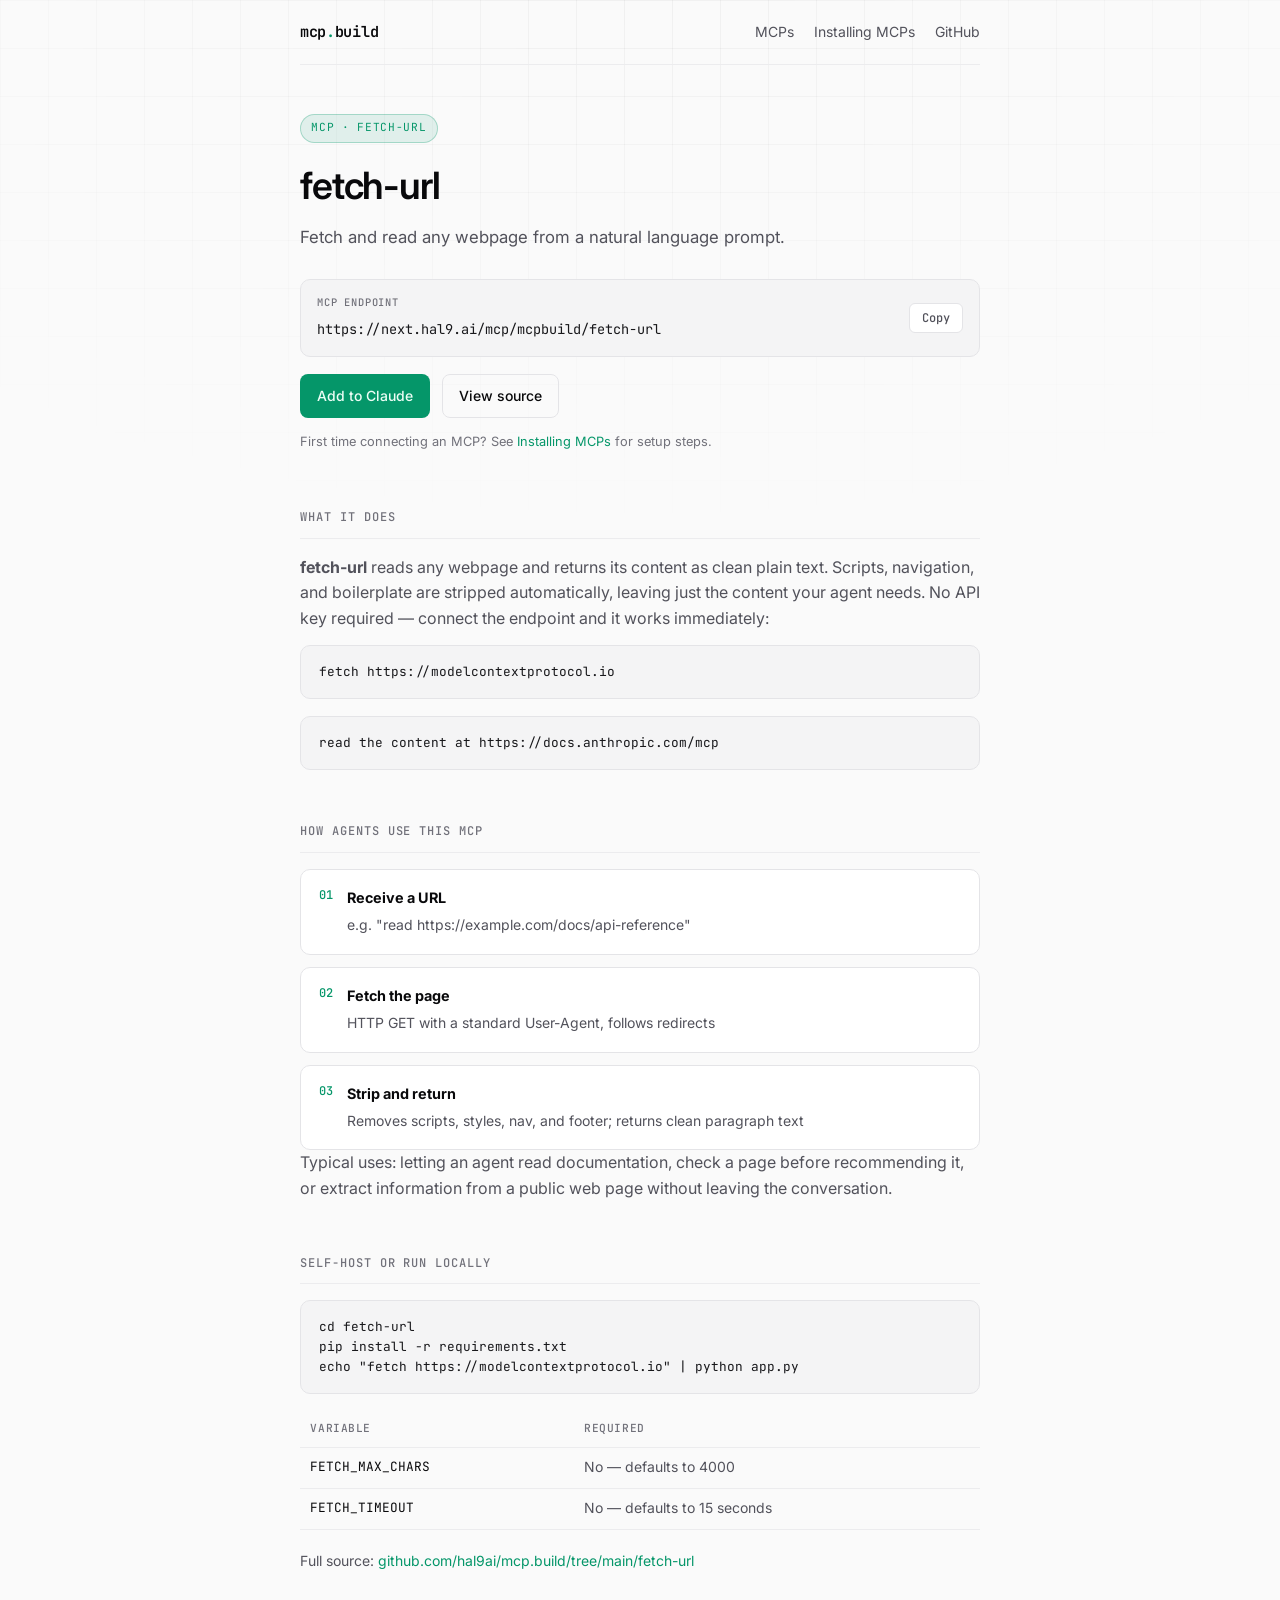
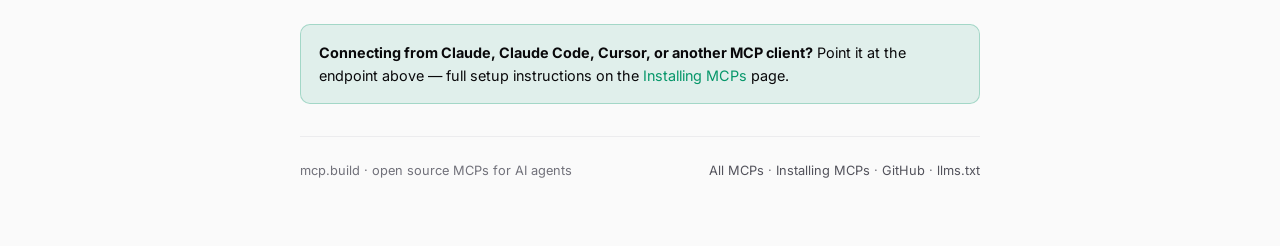
==== docs/fetch-url/index.html @ 4f0aaaa3 "optimly: add search-web and fetch-url MCPs feat: add search-web and fetch-url MCPs (REC-0010)" ====
<!DOCTYPE html>
<html lang="en">
<head>
  <meta charset="utf-8" />
  <meta name="viewport" content="width=device-width, initial-scale=1" />
  <title>fetch-url MCP — fetch and read any webpage · mcp.build</title>
  <meta name="description" content="A hosted, open-source MCP server that fetches any URL and returns its plain-text content. No API key required — just connect and go." />
  <link rel="canonical" href="https://mcp.build/fetch-url/" />
  <meta property="og:type" content="website" />
  <meta property="og:url" content="https://mcp.build/fetch-url/" />
  <meta property="og:title" content="fetch-url MCP — fetch and read any webpage" />
  <meta property="og:description" content="A hosted, open-source MCP server that fetches any URL and returns its plain-text content. No API key required." />
  <meta property="og:site_name" content="mcp.build" />
  <meta name="twitter:card" content="summary" />
  <meta name="twitter:title" content="fetch-url MCP — fetch and read any webpage" />
  <meta name="twitter:description" content="A hosted, open-source MCP server that fetches any URL and returns its plain-text content. No API key required." />
  <meta name="theme-color" content="#fafafa" media="(prefers-color-scheme: light)" />
  <meta name="theme-color" content="#0a0a0b" media="(prefers-color-scheme: dark)" />
  <meta name="color-scheme" content="light dark" />
  <link rel="preconnect" href="https://fonts.googleapis.com" />
  <link rel="preconnect" href="https://fonts.gstatic.com" crossorigin />
  <link href="https://fonts.googleapis.com/css2?family=Inter:wght@400;500;600&family=JetBrains+Mono:wght@400;500;600&display=swap" rel="stylesheet" />
  <link rel="stylesheet" href="../css/styles.css" />
  <link rel="alternate" type="text/plain" href="../llms.txt" title="LLM instructions" />
  <link rel="sitemap" type="application/xml" href="/sitemap.xml" />
  <script type="application/ld+json">
  {
    "@context": "https://schema.org",
    "@type": "SoftwareApplication",
    "@id": "https://mcp.build/fetch-url/",
    "name": "fetch-url MCP",
    "applicationCategory": "DeveloperApplication",
    "url": "https://mcp.build/fetch-url/",
    "description": "A hosted, open-source Model Context Protocol (MCP) server that fetches any URL and returns its plain-text content. No API key required.",
    "operatingSystem": "Any",
    "isAccessibleForFree": true,
    "offers": { "@type": "Offer", "price": "0", "priceCurrency": "USD" },
    "provider": { "@type": "Organization", "name": "mcp.build", "url": "https://mcp.build" },
    "codeRepository": "https://github.com/hal9ai/mcp.build/tree/main/fetch-url",
    "featureList": [
      "Fetch any URL and return clean plain text",
      "No API key required",
      "Strips navigation, scripts, and boilerplate automatically",
      "Hosted — no infrastructure to manage",
      "Open source — inspect or self-host"
    ]
  }
  </script>
</head>
<body>
  <div class="wrap">
    <nav class="nav">
      <a class="logo" href="../">mcp<span>.</span>build</a>
      <ul class="nav-links">
        <li><a href="../#mcps">MCPs</a></li>
        <li><a href="../installing-mcps/">Installing MCPs</a></li>
        <li><a href="https://github.com/hal9ai/mcp.build">GitHub</a></li>
      </ul>
    </nav>

    <header class="hero">
      <div class="badge">MCP · fetch-url</div>
      <h1>fetch-url</h1>
      <p class="lead">Fetch and read any webpage from a natural language prompt.</p>

      <div class="endpoint">
        <div>
          <span class="endpoint-label">MCP endpoint</span>
          <code>https://next.hal9.ai/mcp/mcpbuild/fetch-url</code>
        </div>
        <button class="endpoint-copy" data-copy="https://next.hal9.ai/mcp/mcpbuild/fetch-url">Copy</button>
      </div>

      <div class="actions">
        <a class="btn btn-primary" href="https://claude.ai/customize/connectors?modal=add-custom-connector&connectorName=Fetch%20URL&connectorUrl=https%3A%2F%2Fnext.hal9.ai%2Fmcp%2Fmcpbuild%2Ffetch-url">Add to Claude</a>
        <a class="btn btn-ghost" href="https://github.com/hal9ai/mcp.build/tree/main/fetch-url">View source</a>
      </div>
      <p style="margin-top: 0.85rem; font-size: 0.8rem; color: var(--text-dim);">
        First time connecting an MCP? See <a href="../installing-mcps/">Installing MCPs</a> for setup steps.
      </p>
    </header>

    <section id="what">
      <h2>What it does</h2>
      <p>
        <strong>fetch-url</strong> reads any webpage and returns its content as clean plain text.
        Scripts, navigation, and boilerplate are stripped automatically, leaving just the content
        your agent needs. No API key required — connect the endpoint and it works immediately:
      </p>
      <div class="pre-wrap">
        <pre>fetch https://modelcontextprotocol.io</pre>
      </div>
      <div class="pre-wrap">
        <pre>read the content at https://docs.anthropic.com/mcp</pre>
      </div>
    </section>

    <section id="how-agents-use-it">
      <h2>How agents use this MCP</h2>
      <ol class="steps">
        <li><div><strong>Receive a URL</strong><span>e.g. "read https://example.com/docs/api-reference"</span></div></li>
        <li><div><strong>Fetch the page</strong><span>HTTP GET with a standard User-Agent, follows redirects</span></div></li>
        <li><div><strong>Strip and return</strong><span>Removes scripts, styles, nav, and footer; returns clean paragraph text</span></div></li>
      </ol>
      <p>
        Typical uses: letting an agent read documentation, check a page before recommending it,
        or extract information from a public web page without leaving the conversation.
      </p>
    </section>

    <section id="config">
      <h2>Self-host or run locally</h2>
      <div class="pre-wrap">
        <pre>cd fetch-url
pip install -r requirements.txt
echo "fetch https://modelcontextprotocol.io" | python app.py</pre>
      </div>
      <table class="meta">
        <thead><tr><th>Variable</th><th>Required</th></tr></thead>
        <tbody>
          <tr><td>FETCH_MAX_CHARS</td><td>No — defaults to 4000</td></tr>
          <tr><td>FETCH_TIMEOUT</td><td>No — defaults to 15 seconds</td></tr>
        </tbody>
      </table>
      <p style="font-size: 0.875rem;">
        Full source: <a href="https://github.com/hal9ai/mcp.build/tree/main/fetch-url">github.com/hal9ai/mcp.build/tree/main/fetch-url</a>
      </p>
    </section>

    <div class="callout">
      <p>
        <strong>Connecting from Claude, Claude Code, Cursor, or another MCP client?</strong>
        Point it at the endpoint above — full setup instructions on the
        <a href="../installing-mcps/">Installing MCPs</a> page.
      </p>
    </div>

    <footer class="footer">
      <span>mcp.build · open source MCPs for AI agents</span>
      <span>
        <a href="../">All MCPs</a>
        · <a href="../installing-mcps/">Installing MCPs</a>
        · <a href="https://github.com/hal9ai/mcp.build">GitHub</a>
        · <a href="../llms.txt">llms.txt</a>
      </span>
    </footer>
  </div>
  <script src="../js/copy.js"></script>
</body>
</html>
---- docs/css/styles.css ----
/* Light theme (default). Dark overrides via prefers-color-scheme. */
:root {
  color-scheme: light;
  --bg: #fafafa;
  --bg-elevated: #ffffff;
  --bg-hover: #f4f4f5;
  --border: #e4e4e7;
  --border-subtle: #ececee;
  --text: #09090b;
  --text-muted: #52525b;
  --text-dim: #71717a;
  --accent: #059669;
  --accent-dim: rgba(5, 150, 105, 0.1);
  --accent-border: rgba(5, 150, 105, 0.28);
  --code-bg: #f4f4f5;
  --code-text: #18181b;
  --code-comment: #71717a;
  --code-keyword: #4f46e5;
  --code-string: #047857;
  --btn-primary-fg: #ecfdf5;
  --grid-line: rgba(0, 0, 0, 0.04);
  --radius: 10px;
  --font: "Inter", ui-sans-serif, system-ui, -apple-system, sans-serif;
  --mono: "JetBrains Mono", "SF Mono", ui-monospace, Menlo, monospace;
  --max: 720px;
}

@media (prefers-color-scheme: dark) {
  :root {
    color-scheme: dark;
    --bg: #0a0a0b;
    --bg-elevated: #121214;
    --bg-hover: #1a1a1e;
    --border: #27272a;
    --border-subtle: #1f1f23;
    --text: #fafafa;
    --text-muted: #a1a1aa;
    --text-dim: #71717a;
    --accent: #34d399;
    --accent-dim: rgba(52, 211, 153, 0.12);
    --accent-border: rgba(52, 211, 153, 0.35);
    --code-bg: #18181b;
    --code-text: #e4e4e7;
    --code-comment: #71717a;
    --code-keyword: #a5b4fc;
    --code-string: #86efac;
    --btn-primary-fg: #052e1c;
    --grid-line: rgba(255, 255, 255, 0.02);
  }
}

*,
*::before,
*::after {
  box-sizing: border-box;
  margin: 0;
  padding: 0;
}

html {
  scroll-behavior: smooth;
  -webkit-font-smoothing: antialiased;
}

body {
  font-family: var(--font);
  background: var(--bg);
  color: var(--text);
  line-height: 1.6;
  min-height: 100vh;
}

/* subtle grid */
body::before {
  content: "";
  position: fixed;
  inset: 0;
  background-image:
    linear-gradient(var(--grid-line) 1px, transparent 1px),
    linear-gradient(90deg, var(--grid-line) 1px, transparent 1px);
  background-size: 48px 48px;
  pointer-events: none;
  z-index: 0;
  mask-image: radial-gradient(ellipse 80% 60% at 50% 0%, black, transparent);
}

a {
  color: var(--accent);
  text-decoration: none;
}

a:hover {
  text-decoration: underline;
  text-underline-offset: 3px;
}

code,
pre {
  font-family: var(--mono);
  font-size: 0.875em;
}

.wrap {
  position: relative;
  z-index: 1;
  max-width: var(--max);
  margin: 0 auto;
  padding: 0 1.25rem 4rem;
}

/* nav */
.nav {
  display: flex;
  align-items: center;
  justify-content: space-between;
  padding: 1.25rem 0;
  border-bottom: 1px solid var(--border-subtle);
  margin-bottom: 3rem;
}

.logo {
  font-family: var(--mono);
  font-weight: 600;
  font-size: 0.95rem;
  color: var(--text);
  letter-spacing: -0.02em;
  text-decoration: none;
}

.logo span {
  color: var(--accent);
}

.logo:hover {
  text-decoration: none;
}

.nav-links {
  display: flex;
  gap: 1.25rem;
  list-style: none;
  font-size: 0.875rem;
}

.nav-links a {
  color: var(--text-muted);
  text-decoration: none;
}

.nav-links a:hover {
  color: var(--text);
}

/* hero */
.hero {
  margin-bottom: 3.5rem;
}

.badge {
  display: inline-flex;
  align-items: center;
  gap: 0.4rem;
  font-family: var(--mono);
  font-size: 0.7rem;
  text-transform: uppercase;
  letter-spacing: 0.06em;
  color: var(--accent);
  background: var(--accent-dim);
  border: 1px solid var(--accent-border);
  padding: 0.3rem 0.65rem;
  border-radius: 999px;
  margin-bottom: 1.25rem;
}

.hero h1 {
  font-size: clamp(1.75rem, 5vw, 2.35rem);
  font-weight: 600;
  letter-spacing: -0.03em;
  line-height: 1.2;
  margin-bottom: 1rem;
}

.hero .lead {
  color: var(--text-muted);
  font-size: 1.05rem;
  max-width: 36rem;
  margin-bottom: 1.75rem;
}

.actions {
  display: flex;
  flex-wrap: wrap;
  gap: 0.75rem;
}

.btn {
  display: inline-flex;
  align-items: center;
  gap: 0.45rem;
  font-size: 0.875rem;
  font-weight: 500;
  padding: 0.6rem 1rem;
  border-radius: 8px;
  border: 1px solid transparent;
  cursor: pointer;
  text-decoration: none;
  transition: background 0.15s, border-color 0.15s, color 0.15s;
}

.btn:hover {
  text-decoration: none;
}

.btn-primary {
  background: var(--accent);
  color: var(--btn-primary-fg);
}

.btn-primary:hover {
  filter: brightness(1.06);
}

@media (prefers-color-scheme: light) {
  .btn-primary:hover {
    filter: brightness(0.95);
  }
}

.btn-ghost {
  background: transparent;
  color: var(--text);
  border-color: var(--border);
}

.btn-ghost:hover {
  background: var(--bg-hover);
  border-color: var(--text-dim);
}

.btn-sm {
  font-size: 0.8rem;
  padding: 0.45rem 0.8rem;
  border-radius: 7px;
}

/* endpoint — prominent, copyable MCP url */
.endpoint {
  display: flex;
  align-items: center;
  justify-content: space-between;
  gap: 0.75rem;
  background: var(--code-bg);
  border: 1px solid var(--border);
  border-radius: var(--radius);
  padding: 0.9rem 1rem;
  margin: 1.1rem 0;
}

.endpoint-label {
  display: block;
  font-family: var(--mono);
  font-size: 0.65rem;
  font-weight: 500;
  text-transform: uppercase;
  letter-spacing: 0.08em;
  color: var(--text-dim);
  margin-bottom: 0.3rem;
}

.endpoint code {
  font-family: var(--mono);
  font-size: 0.85rem;
  color: var(--code-text);
  word-break: break-all;
}

.endpoint-copy {
  flex-shrink: 0;
  font-family: var(--mono);
  font-size: 0.75rem;
  font-weight: 500;
  color: var(--text-muted);
  background: var(--bg-elevated);
  border: 1px solid var(--border);
  padding: 0.4rem 0.75rem;
  border-radius: 6px;
  cursor: pointer;
  transition: border-color 0.15s, color 0.15s;
}

.endpoint-copy:hover {
  border-color: var(--accent-border);
  color: var(--text);
}

.endpoint-copy.copied {
  color: var(--accent);
  border-color: var(--accent-border);
}

.endpoint-sm {
  padding: 0.6rem 0.75rem;
  margin: 0.85rem 0;
}

.endpoint-sm code {
  font-size: 0.78rem;
}

/* sections */
section {
  margin-bottom: 3.25rem;
}

section h2 {
  font-size: 0.75rem;
  font-family: var(--mono);
  font-weight: 500;
  text-transform: uppercase;
  letter-spacing: 0.08em;
  color: var(--text-dim);
  margin-bottom: 1rem;
  padding-bottom: 0.65rem;
  border-bottom: 1px solid var(--border-subtle);
}

section h3 {
  font-size: 1rem;
  font-weight: 600;
  margin: 1.5rem 0 0.6rem;
  letter-spacing: -0.02em;
}

section p {
  color: var(--text-muted);
  margin-bottom: 0.85rem;
}

/* cards */
.cards {
  display: grid;
  gap: 0.75rem;
}

.card {
  display: block;
  background: var(--bg-elevated);
  border: 1px solid var(--border);
  border-radius: var(--radius);
  padding: 1.35rem 1.4rem;
  color: inherit;
  transition: border-color 0.15s, box-shadow 0.15s;
}

.card:hover {
  border-color: var(--accent-border);
}

.card-top {
  display: flex;
  align-items: baseline;
  justify-content: space-between;
  gap: 0.75rem;
  margin-bottom: 0.5rem;
}

.card h3 {
  margin: 0;
  font-size: 1rem;
  font-family: var(--mono);
  font-weight: 500;
  color: var(--text);
}

.card h3 a {
  color: inherit;
  text-decoration: none;
}

.card h3 a:hover {
  color: var(--accent);
  text-decoration: underline;
  text-underline-offset: 3px;
}

.card .tag {
  font-family: var(--mono);
  font-size: 0.7rem;
  color: var(--text-dim);
  white-space: nowrap;
  background: var(--accent-dim);
  border: 1px solid var(--accent-border);
  padding: 0.15rem 0.5rem;
  border-radius: 999px;
}

.card p {
  margin: 0 0 0.25rem;
  font-size: 0.9rem;
  color: var(--text-muted);
}

.card-actions {
  display: flex;
  flex-wrap: wrap;
  gap: 0.6rem;
  margin-top: 0.9rem;
}

/* clickable card — clicking anywhere on the card navigates to its page via
   JS (see js/cards.js), except the copy button and "Add to Claude" link,
   which keep their own behavior. */
.card-clickable {
  cursor: pointer;
}

/* Available MCPs — the central, most prominent section on the page */
.mcps-featured {
  background: var(--bg-elevated);
  border: 1px solid var(--accent-border);
  border-radius: calc(var(--radius) + 4px);
  padding: 2rem clamp(1.25rem, 4vw, 2.25rem) 2.25rem;
  box-shadow: 0 1px 0 var(--border-subtle), 0 12px 32px -20px var(--accent-dim);
}

.mcps-featured-head {
  margin-bottom: 1.5rem;
}

.mcps-featured h2 {
  font-family: var(--font);
  font-size: clamp(1.4rem, 3.5vw, 1.85rem);
  font-weight: 600;
  letter-spacing: -0.02em;
  text-transform: none;
  color: var(--text);
  border-bottom: none;
  padding-bottom: 0;
  margin-bottom: 0.5rem;
}

.mcps-featured-sub {
  color: var(--text-muted);
  font-size: 0.95rem;
  max-width: 34rem;
  margin-bottom: 0;
}

/* why mcp.build — plain list, deliberately not link-like or clickable */
.why-list {
  list-style: none;
  display: grid;
  gap: 1rem;
}

.why-list li {
  padding-left: 1rem;
  border-left: 2px solid var(--border);
}

.why-top {
  display: flex;
  align-items: baseline;
  justify-content: space-between;
  gap: 0.75rem;
  margin-bottom: 0.4rem;
}

.why-list h3 {
  margin: 0;
  font-size: 0.95rem;
  font-weight: 600;
  color: var(--text);
}

.why-list .tag {
  font-family: var(--mono);
  font-size: 0.7rem;
  color: var(--text-dim);
  white-space: nowrap;
}

.why-list p {
  margin: 0;
  font-size: 0.9rem;
  color: var(--text-muted);
}

/* steps */
.steps {
  list-style: none;
  counter-reset: step;
  display: grid;
  gap: 0.75rem;
}

.steps li {
  counter-increment: step;
  display: grid;
  grid-template-columns: auto 1fr;
  gap: 0.9rem;
  align-items: start;
  background: var(--bg-elevated);
  border: 1px solid var(--border);
  border-radius: var(--radius);
  padding: 1rem 1.1rem;
}

.steps li::before {
  content: counter(step, decimal-leading-zero);
  font-family: var(--mono);
  font-size: 0.75rem;
  font-weight: 500;
  color: var(--accent);
  line-height: 1.6;
}

.steps strong {
  display: block;
  color: var(--text);
  font-size: 0.9rem;
  margin-bottom: 0.2rem;
}

.steps span {
  color: var(--text-muted);
  font-size: 0.875rem;
}

/* code blocks */
.pre-wrap {
  position: relative;
  margin: 0.85rem 0 1.1rem;
}

pre {
  background: var(--code-bg);
  border: 1px solid var(--border);
  border-radius: var(--radius);
  padding: 1rem 1.1rem;
  overflow-x: auto;
  color: var(--code-text);
  line-height: 1.55;
  font-size: 0.8rem;
}

pre .c {
  color: var(--code-comment);
}

pre .k {
  color: var(--code-keyword);
}

pre .s {
  color: var(--code-string);
}

/* tree */
.tree {
  font-family: var(--mono);
  font-size: 0.8rem;
  color: var(--text-muted);
  line-height: 1.7;
}

.tree .dir {
  color: var(--text);
}

.tree .file {
  color: var(--accent);
}

/* agent callout */
.callout {
  background: var(--accent-dim);
  border: 1px solid var(--accent-border);
  border-radius: var(--radius);
  padding: 1rem 1.15rem;
  margin: 1rem 0;
}

.callout p {
  margin: 0;
  color: var(--text);
  font-size: 0.9rem;
}

.callout code {
  background: color-mix(in srgb, var(--text) 8%, transparent);
  padding: 0.1rem 0.35rem;
  border-radius: 4px;
  font-size: 0.85em;
}

/* table */
.meta {
  width: 100%;
  border-collapse: collapse;
  font-size: 0.875rem;
  margin: 0.75rem 0 1.25rem;
}

.meta th,
.meta td {
  text-align: left;
  padding: 0.55rem 0.65rem;
  border-bottom: 1px solid var(--border-subtle);
}

.meta th {
  color: var(--text-dim);
  font-weight: 500;
  font-family: var(--mono);
  font-size: 0.7rem;
  text-transform: uppercase;
  letter-spacing: 0.05em;
}

.meta td {
  color: var(--text-muted);
}

.meta td:first-child {
  font-family: var(--mono);
  color: var(--text);
  font-size: 0.8rem;
}

/* footer */
.footer {
  margin-top: 2rem;
  padding-top: 1.5rem;
  border-top: 1px solid var(--border-subtle);
  display: flex;
  flex-wrap: wrap;
  gap: 0.75rem 1.5rem;
  justify-content: space-between;
  font-size: 0.8rem;
  color: var(--text-dim);
}

.footer a {
  color: var(--text-muted);
}

.footer a:hover {
  color: var(--text);
}

@media (max-width: 520px) {
  .nav-links {
    gap: 0.85rem;
  }

  .card-top {
    flex-direction: column;
    align-items: flex-start;
  }
}
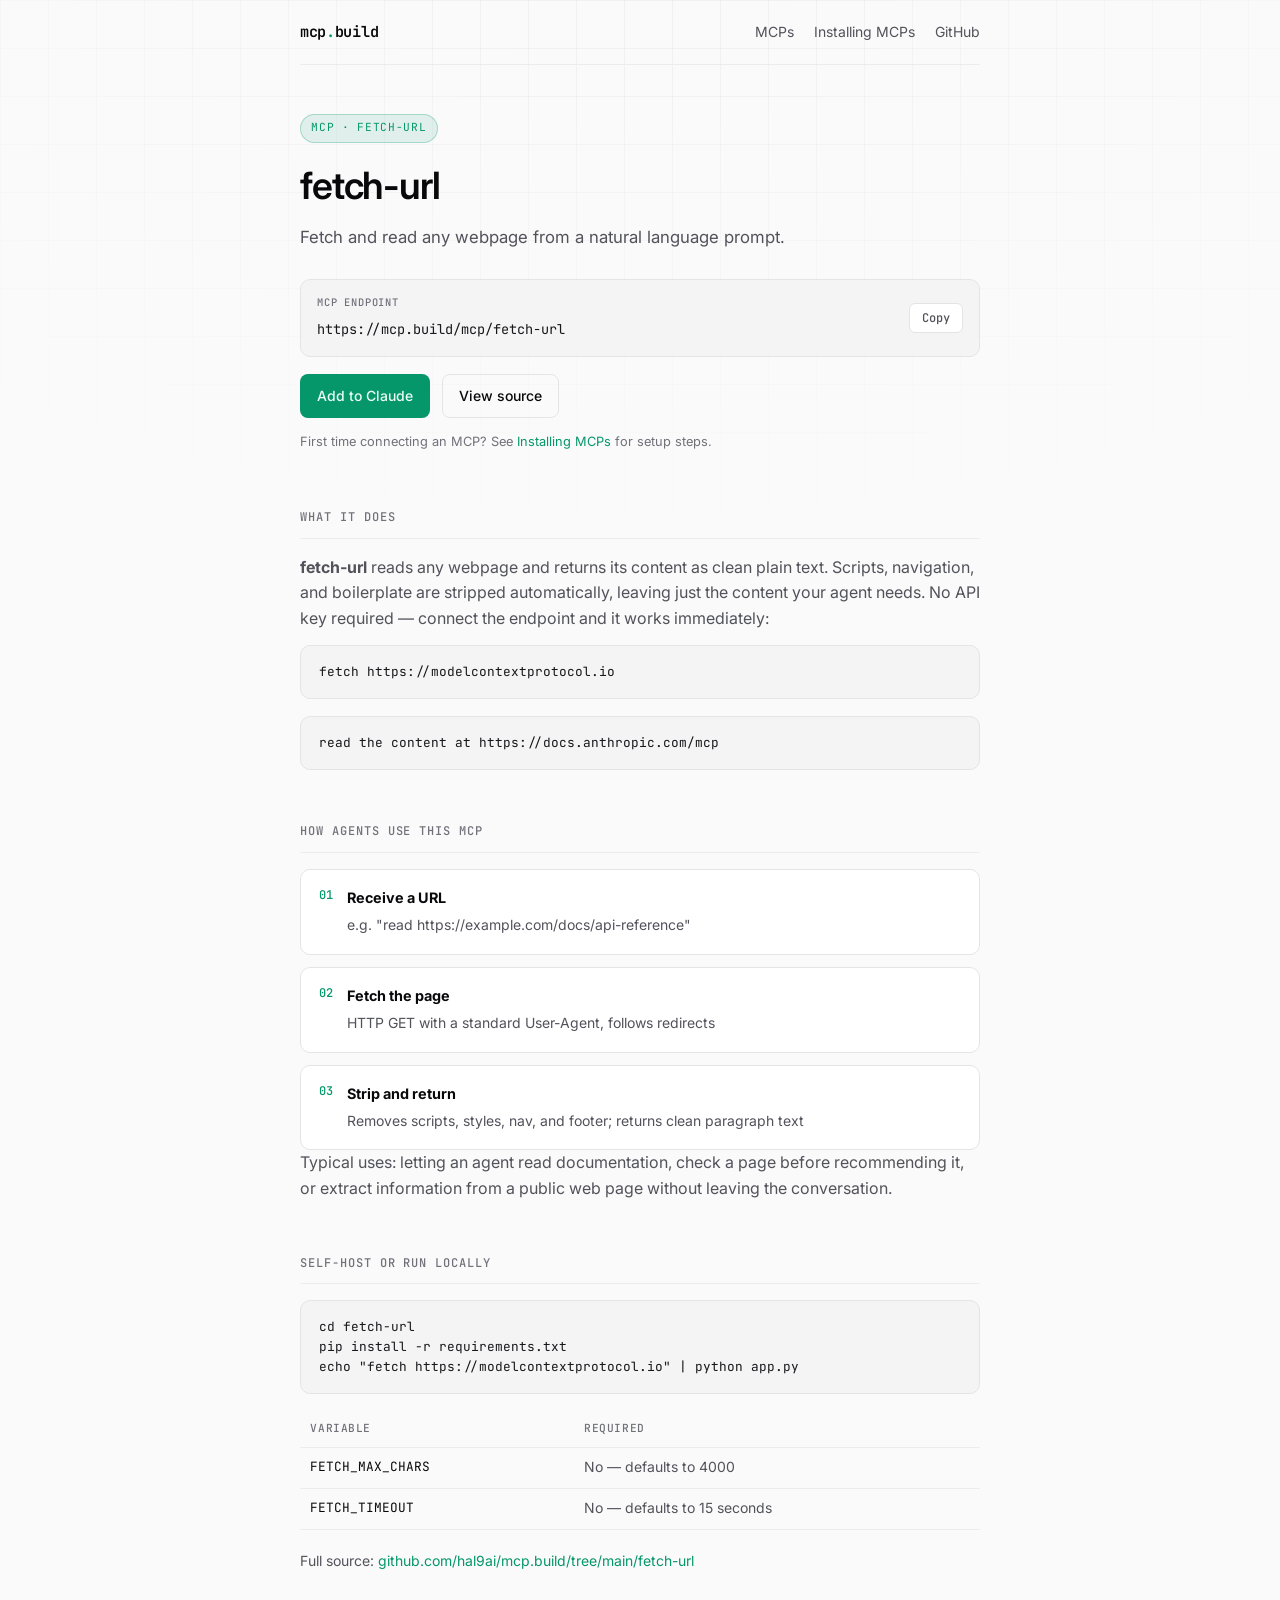
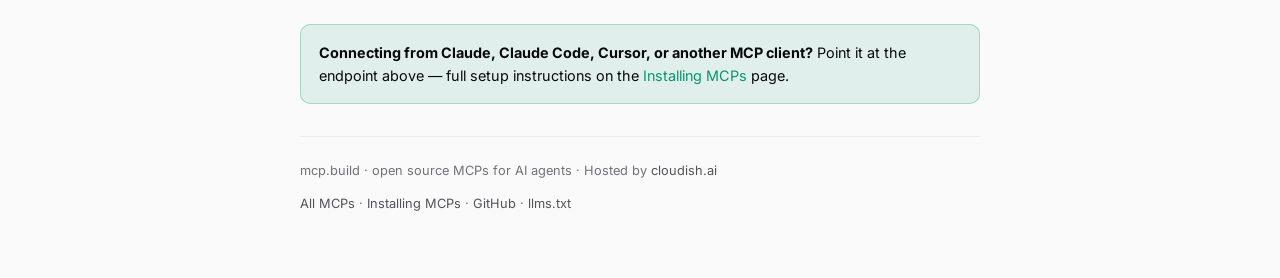
==== commit cbe5d5c5: "Migrate MCP hosting from Hal9 to cloudish.ai Serve every agent and the docs site from one Cloudish c" ====
--- a/docs/fetch-url/index.html
+++ b/docs/fetch-url/index.html
@@ -66,13 +66,13 @@
       <div class="endpoint">
         <div>
           <span class="endpoint-label">MCP endpoint</span>
-          <code>https://next.hal9.ai/mcp/mcpbuild/fetch-url</code>
+          <code>https://mcp.build/mcp/fetch-url</code>
         </div>
-        <button class="endpoint-copy" data-copy="https://next.hal9.ai/mcp/mcpbuild/fetch-url">Copy</button>
+        <button class="endpoint-copy" data-copy="https://mcp.build/mcp/fetch-url">Copy</button>
       </div>
 
       <div class="actions">
-        <a class="btn btn-primary" href="https://claude.ai/customize/connectors?modal=add-custom-connector&connectorName=Fetch%20URL&connectorUrl=https%3A%2F%2Fnext.hal9.ai%2Fmcp%2Fmcpbuild%2Ffetch-url">Add to Claude</a>
+        <a class="btn btn-primary" href="https://claude.ai/customize/connectors?modal=add-custom-connector&connectorName=Fetch%20URL&connectorUrl=https%3A%2F%2Fmcp.build%2Fmcp%2Ffetch-url">Add to Claude</a>
         <a class="btn btn-ghost" href="https://github.com/hal9ai/mcp.build/tree/main/fetch-url">View source</a>
       </div>
       <p style="margin-top: 0.85rem; font-size: 0.8rem; color: var(--text-dim);">
@@ -136,7 +136,10 @@
     </div>
 
     <footer class="footer">
-      <span>mcp.build · open source MCPs for AI agents</span>
+      <span>
+        mcp.build · open source MCPs for AI agents ·
+        Hosted by <a href="https://cloudish.ai">cloudish.ai</a>
+      </span>
       <span>
         <a href="../">All MCPs</a>
         · <a href="../installing-mcps/">Installing MCPs</a>
